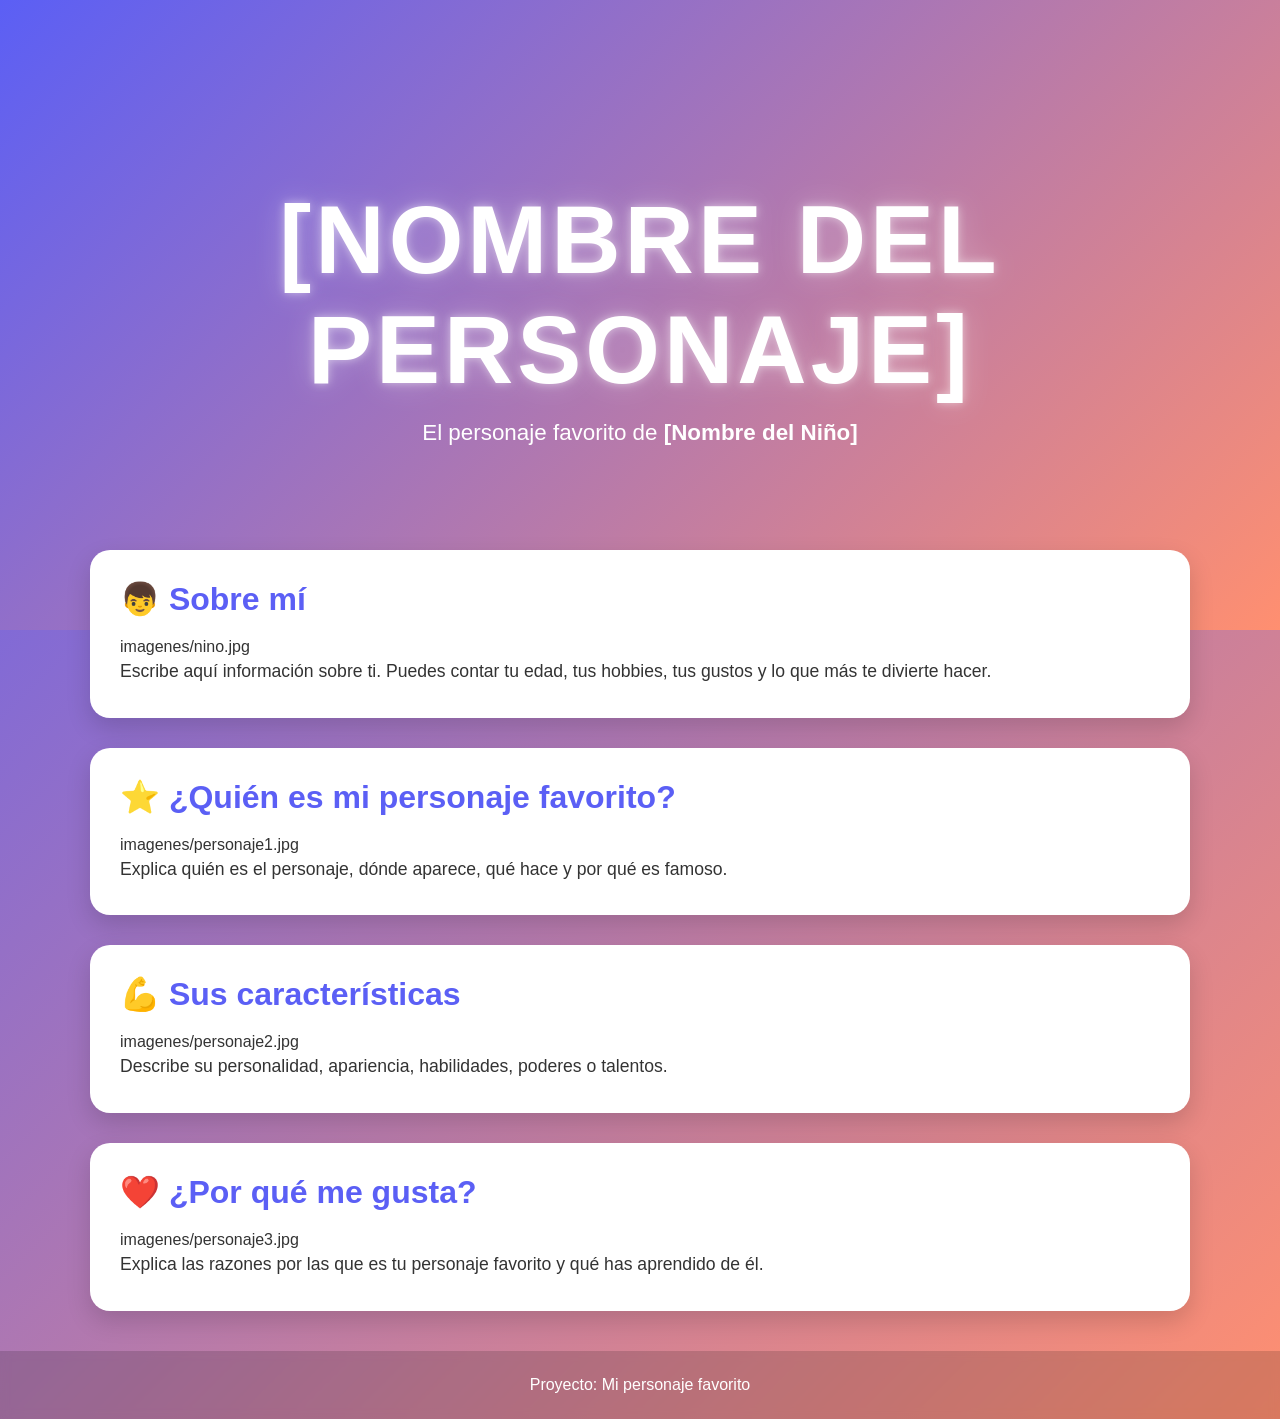
==== docs/personajeFavorito/index.html @ f8e458c1 "Automated update" ====
<!DOCTYPE html>
<html lang="es">

<head>
    <meta charset="UTF-8">
    <meta name="viewport" content="width=device-width, initial-scale=1.0">
    <title>[Nombre del Personaje]</title>
    <link rel="stylesheet" href="style.css">
</head>

<body>

    <header class="hero">
        <div class="hero-content">
            <h1>[NOMBRE DEL PERSONAJE]</h1>
            <p>El personaje favorito de <strong>[Nombre del Niño]</strong></p>
        </div>
    </header>

    <main>

        <section class="card">
            <h2>👦 Sobre mí</h2>
            imagenes/nino.jpg

            <p>
                Escribe aquí información sobre ti.
                Puedes contar tu edad, tus hobbies,
                tus gustos y lo que más te divierte hacer.
            </p>
        </section>

        <section class="card">
            <h2>⭐ ¿Quién es mi personaje favorito?</h2>
            imagenes/personaje1.jpg

            <p>
                Explica quién es el personaje, dónde aparece,
                qué hace y por qué es famoso.
            </p>
        </section>

        <section class="card">
            <h2>💪 Sus características</h2>
            imagenes/personaje2.jpg

            <p>
                Describe su personalidad, apariencia,
                habilidades, poderes o talentos.
            </p>
        </section>

        <section class="card">
            <h2>❤️ ¿Por qué me gusta?</h2>
            imagenes/personaje3.jpg

            <p>
                Explica las razones por las que es tu personaje favorito
                y qué has aprendido de él.
            </p>
        </section>

    </main>

    <footer>
        <p>Proyecto: Mi personaje favorito</p>
    </footer>

</body>

</html>
---- docs/personajeFavorito/style.css ----
/*======================================
  PALETA DE COLORES
======================================*/
:root {
    --color-primario: #5b5ff5;
    --color-secundario: #ff8f70;
}

/*======================================
  CONFIGURACIÓN GENERAL
======================================*/
* {
    margin: 0;
    padding: 0;
    box-sizing: border-box;
}

body {
    font-family: "Segoe UI", Arial, sans-serif;

    background: linear-gradient(
        135deg,
        var(--color-primario),
        var(--color-secundario)
    );

    min-height: 100vh;
    color: #333;
}

/*======================================
  HERO
======================================*/
.hero {
    height: 70vh;

    display: flex;
    justify-content: center;
    align-items: center;

    text-align: center;

    background: linear-gradient(
        135deg,
        var(--color-primario),
        var(--color-secundario)
    );

    color: white;
}

.hero-content {
    animation: aparecer 1.5s ease;
}

.hero h1 {
    font-size: clamp(3rem, 8vw, 6rem);
    letter-spacing: 4px;
    text-transform: uppercase;

    text-shadow:
        0 0 10px rgba(255,255,255,.5),
        0 0 30px rgba(255,255,255,.3);

    animation: flotar 3s ease-in-out infinite;
}

.hero p {
    font-size: 1.4rem;
    margin-top: 15px;
}

/*======================================
  CONTENEDOR
======================================*/
main {
    width: 90%;
    max-width: 1100px;

    margin: -80px auto 40px;
}

/*======================================
  TARJETAS
======================================*/
.card {
    background: white;

    margin-bottom: 30px;
    padding: 30px;

    border-radius: 20px;

    box-shadow: 0 10px 25px rgba(0,0,0,.15);

    transition: .3s;
}

.card:hover {
    transform: translateY(-8px);
}

.card h2 {
    color: var(--color-primario);
    margin-bottom: 20px;
    font-size: 2rem;
}

.card img {
    width: 100%;
    max-width: 450px;

    display: block;
    margin: 20px auto;

    border-radius: 15px;

    transition: .4s;
}

.card img:hover {
    transform: scale(1.05);
}

.card p {
    font-size: 1.1rem;
    line-height: 1.8;
}

/*======================================
  FOOTER
======================================*/
footer {
    text-align: center;

    padding: 25px;

    color: white;

    background: rgba(0,0,0,.15);

    backdrop-filter: blur(5px);
}

/*======================================
  ANIMACIONES
======================================*/
@keyframes aparecer {
    from {
        opacity: 0;
        transform: translateY(40px);
    }

    to {
        opacity: 1;
        transform: translateY(0);
    }
}

@keyframes flotar {
    0% {
        transform: translateY(0);
    }

    50% {
        transform: translateY(-10px);
    }

    100% {
        transform: translateY(0);
    }
}

/*======================================
  RESPONSIVE
======================================*/
@media (max-width: 768px) {

    .hero {
        height: 55vh;
    }

    .hero p {
        font-size: 1rem;
    }

    .card {
        padding: 20px;
    }

    .card h2 {
        font-size: 1.5rem;
    }
}
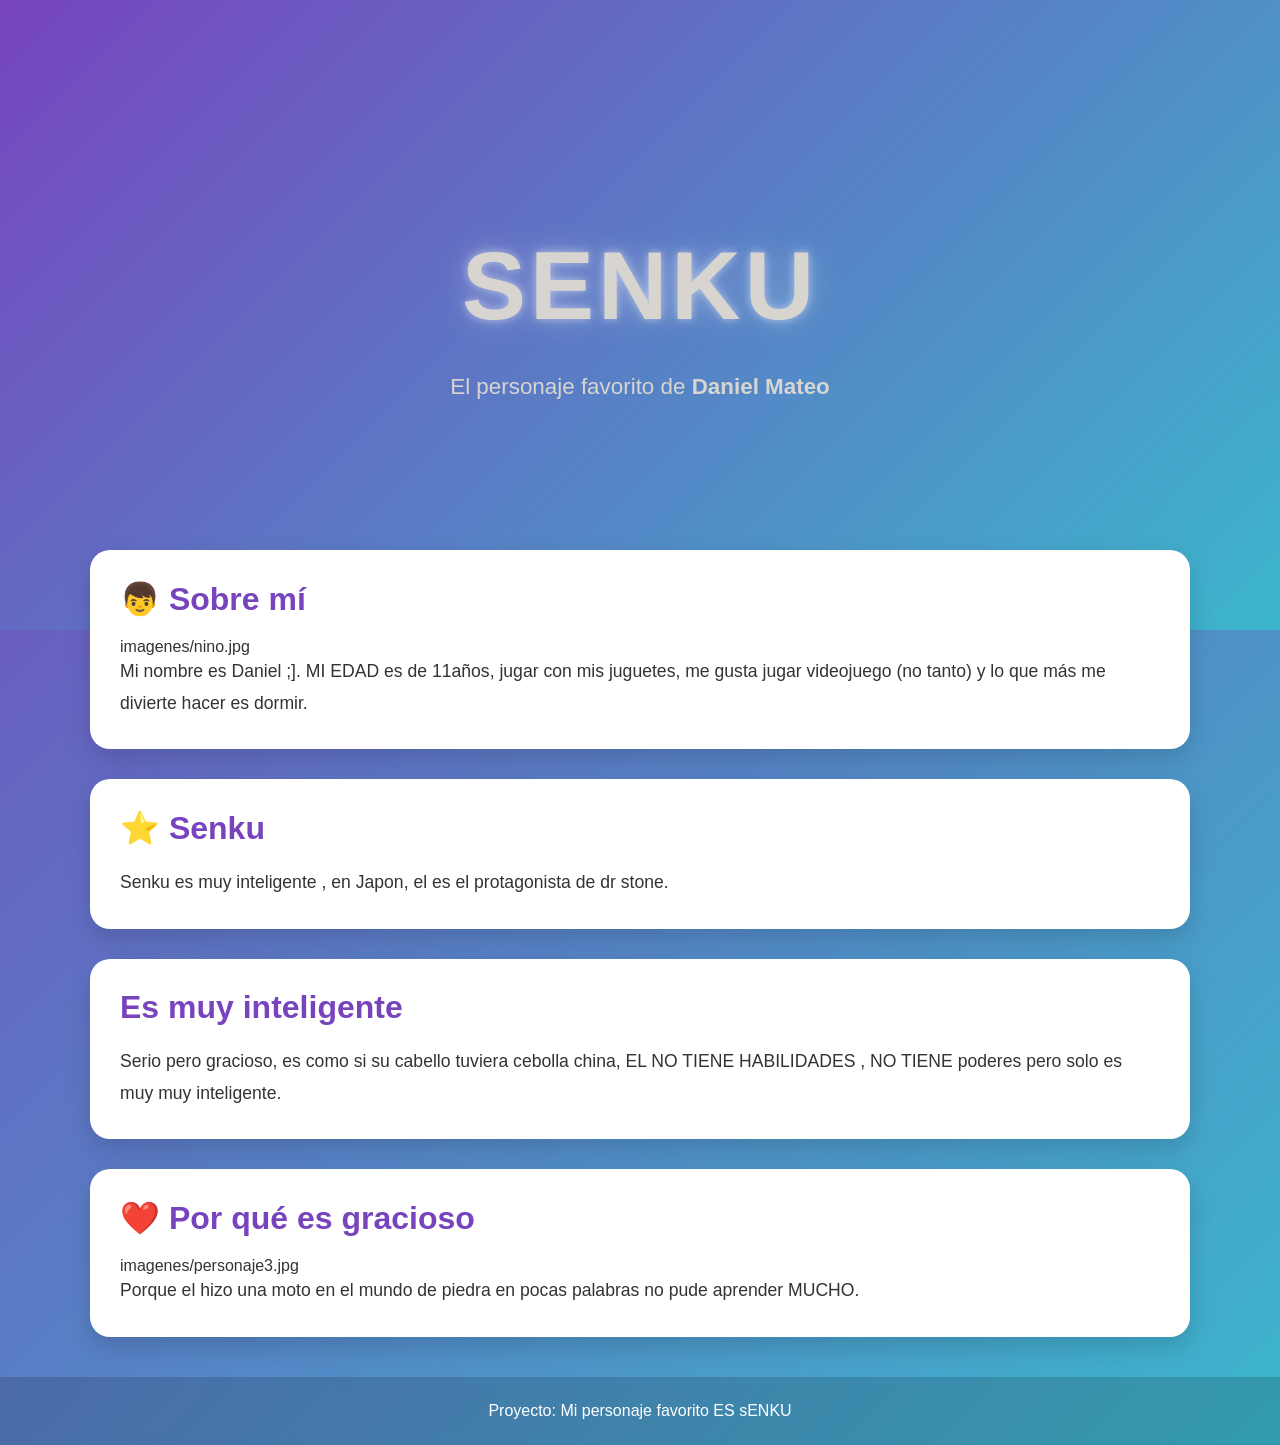
==== commit f4a3354c: "mensaje" ====
--- a/docs/personajeFavorito/index.html
+++ b/docs/personajeFavorito/index.html
@@ -4,7 +4,7 @@
 <head>
     <meta charset="UTF-8">
     <meta name="viewport" content="width=device-width, initial-scale=1.0">
-    <title>[Nombre del Personaje]</title>
+    <title> Senku </title>
     <link rel="stylesheet" href="style.css">
 </head>
 
@@ -12,8 +12,9 @@
 
     <header class="hero">
         <div class="hero-content">
-            <h1>[NOMBRE DEL PERSONAJE]</h1>
-            <p>El personaje favorito de <strong>[Nombre del Niño]</strong></p>
+            <h1> senku</h1>
+            <img style="width: 200px;" src="https://imgs.search.brave.com/NL5x3KQVQg7DG9GxZyuR3_gZGOXJIbEjsOf30Id4Xi8/rs:fit:860:0:0:0/g:ce/aHR0cHM6Ly9zdGF0/aWMwLmNicmltYWdl/cy5jb20vd29yZHBy/ZXNzL3dwLWNvbnRl/bnQvdXBsb2Fkcy8y/MDE5LzA5L1Nlbmt1/LUxhY3F1ZXItYWxs/ZXJneS5qcGc_cT01/MCZmaXQ9Y3JvcCZ3/PTgyNSZkcHI9MS41" alt="">
+            <p>El personaje favorito de <strong> Daniel Mateo </strong></p>
         </div>
     </header>
 
@@ -24,46 +25,46 @@
             imagenes/nino.jpg
 
             <p>
-                Escribe aquí información sobre ti.
-                Puedes contar tu edad, tus hobbies,
-                tus gustos y lo que más te divierte hacer.
+                Mi nombre es Daniel ;].
+                MI EDAD es de 11años, jugar con mis juguetes,
+                me gusta jugar videojuego (no tanto) y lo que más me divierte hacer es dormir.
             </p>
         </section>
 
         <section class="card">
-            <h2>⭐ ¿Quién es mi personaje favorito?</h2>
-            imagenes/personaje1.jpg
+            <h2>⭐ Senku</h2>
+            
 
             <p>
-                Explica quién es el personaje, dónde aparece,
-                qué hace y por qué es famoso.
+                Senku es muy inteligente , en Japon,
+                el es el protagonista de dr stone.
             </p>
         </section>
 
         <section class="card">
-            <h2>💪 Sus características</h2>
-            imagenes/personaje2.jpg
+            <h2> Es muy inteligente </h2>
+            
 
             <p>
-                Describe su personalidad, apariencia,
-                habilidades, poderes o talentos.
+                Serio pero gracioso, es como si su cabello tuviera cebolla china,
+               EL NO TIENE HABILIDADES , NO TIENE poderes pero solo es muy muy inteligente.
             </p>
         </section>
 
         <section class="card">
-            <h2>❤️ ¿Por qué me gusta?</h2>
+            <h2>❤️ Por qué es gracioso</h2>
             imagenes/personaje3.jpg
 
             <p>
-                Explica las razones por las que es tu personaje favorito
-                y qué has aprendido de él.
+                Porque el hizo una moto en el mundo de piedra
+                en pocas palabras no pude aprender MUCHO.
             </p>
         </section>
 
     </main>
 
     <footer>
-        <p>Proyecto: Mi personaje favorito</p>
+        <p>Proyecto: Mi personaje favorito ES sENKU</p>
     </footer>
 
 </body>
--- a/docs/personajeFavorito/style.css
+++ b/docs/personajeFavorito/style.css
@@ -2,8 +2,8 @@
   PALETA DE COLORES
 ======================================*/
 :root {
-    --color-primario: #5b5ff5;
-    --color-secundario: #ff8f70;
+    --color-primario: #7744be;
+    --color-secundario: #3cb6cc;
 }
 
 /*======================================
@@ -46,7 +46,7 @@
         var(--color-secundario)
     );
 
-    color: white;
+    color: rgb(216, 213, 209);
 }
 
 .hero-content {
